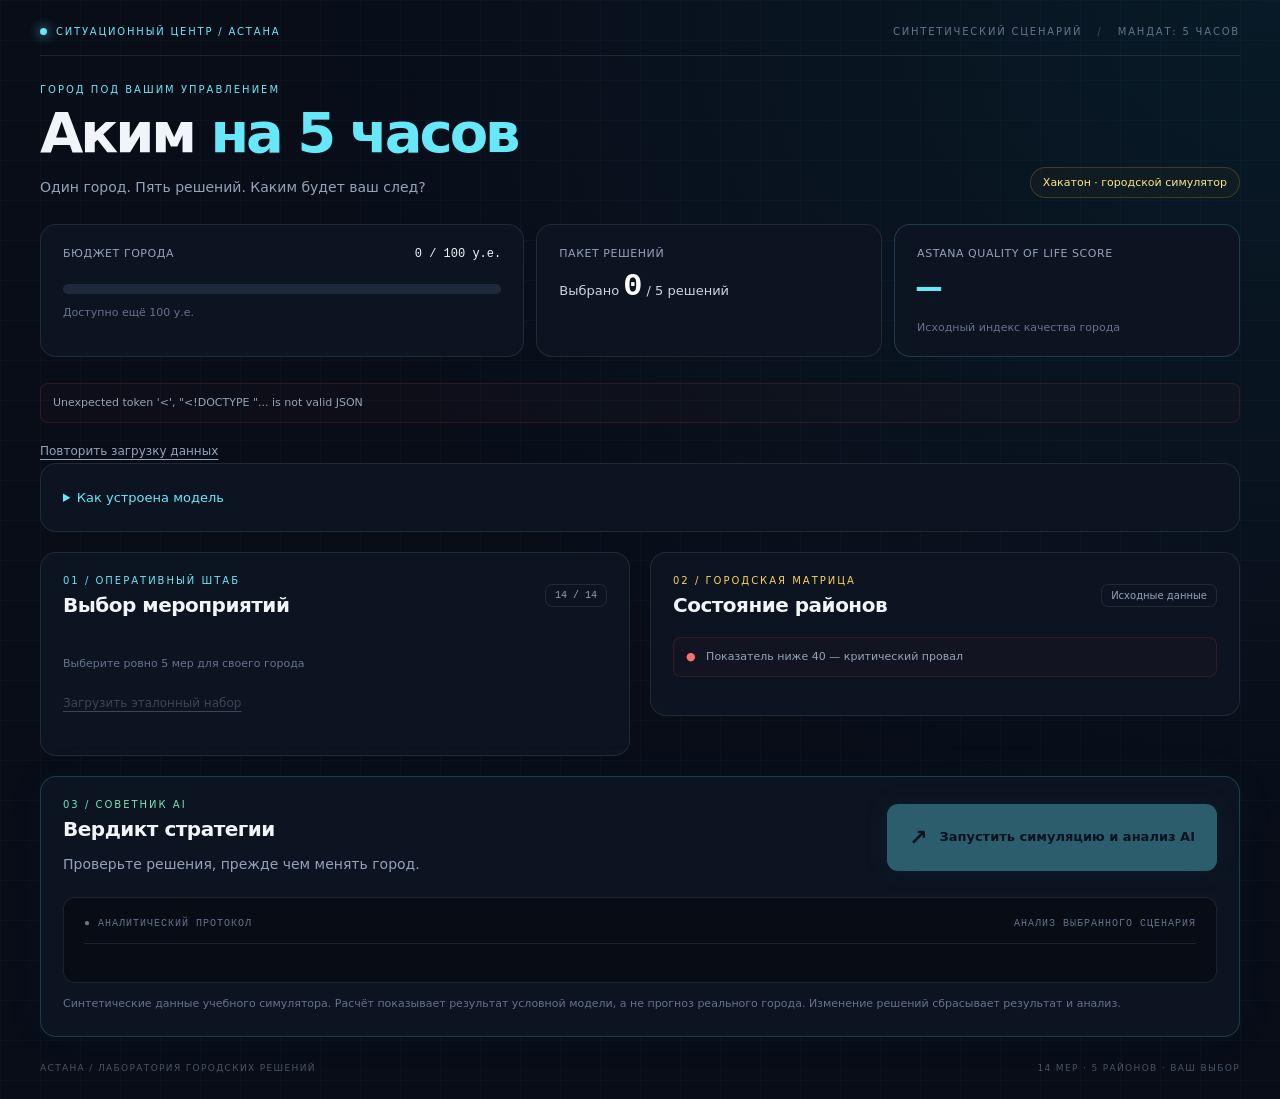
==== index.html @ 7bca28bc "Connect simulator UI to API and validate AI analysis facts" ====
<!doctype html>
<html lang="ru">
<head>
  <meta charset="UTF-8">
  <meta name="viewport" content="width=device-width, initial-scale=1">
  <meta name="theme-color" content="#080d18">
  <title>Аким на 5 часов — ситуационный центр</title>
  <link rel="stylesheet" href="styles.css">
  <script src="app.js" defer></script>
</head>
<body>
  <main class="dashboard">
    <header>
      <div class="topline"><span class="online">Ситуационный центр / Астана</span><span>Синтетический сценарий <b>/</b> Мандат: 5 часов</span></div>
      <div class="hero"><div><p class="eyebrow">Город под вашим управлением</p><h1>Аким <span>на 5 часов</span></h1><p class="subtitle">Один город. Пять решений. Каким будет ваш след?</p></div><span class="badge hackathon">Хакатон · городской симулятор</span></div>
      <div class="stats">
        <section class="panel stat" id="budget-panel" aria-labelledby="budget-title">
          <div class="stat-heading"><h2 id="budget-title">Бюджет города</h2><span id="budget-value" class="mono">0 / 100 у.е.</span></div>
          <div id="budget-bar" class="budget-track" role="progressbar" aria-label="Использование бюджета" aria-valuemin="0" aria-valuemax="100" aria-valuenow="0"><div id="budget-fill"></div></div>
          <p id="budget-note" class="stat-note" aria-live="polite">Доступно ещё 100 у.е.</p>
        </section>
        <section class="panel stat" aria-labelledby="decisions-title"><h2 id="decisions-title">Пакет решений</h2><p class="decision-value" aria-live="polite">Выбрано <strong id="decision-count">0</strong> / 5 решений</p><div id="decision-slots" class="decision-slots" aria-hidden="true"></div></section>
        <section class="panel stat score-panel" aria-labelledby="score-title"><h2 id="score-title">Astana Quality of Life Score</h2><div class="score-line" aria-live="polite"><strong id="score">—</strong><span id="score-delta" hidden></span></div><p id="score-note" class="stat-note">Исходный индекс качества города</p></section>
      </div>
    </header>
    <p id="error" class="alert-legend" role="alert" hidden></p>
    <button id="retry-data" class="text-button" type="button" hidden>Повторить загрузку данных</button>
    <details class="panel section-panel rules"><summary>Как устроена модель</summary>
      <p>У всех одинаковый бюджет: 100 у.е. Выберите ровно 5 мер, не более двух из одного направления. Не обязательно выбирать по одной мере из каждого направления.</p>
      <p>T1/T2 — транспорт; E1/E2 — экология и озеленение; S1/S2 — социальная инфраструктура; B1/B2 — безопасность; C1/C2 — городские сервисы. Это условные индексы от 0 до 100: больше — лучше. Конкретные физические единицы исходным датасетом не заданы.</p>
      <p>Горизонт расчёта — 8 кварталов. Эффект меры умножается на (8 − задержка) / 8. Синергии применяются полностью. Значения ограничены диапазоном 0–100. Каждый показатель строго ниже 40 уменьшает Score на 1.</p>
      <p>M1 и M3 несовместимы. M4 + M7 и M5 + M13 нельзя выбирать для одного района. Синергии: M1 + M2 → T1 +2; M10 + M12 → B1 +2; M5 + M6 → E2 +2 в районе первой меры.</p>
      <p id="score-explanation"></p><p id="synergies"></p>
    </details>
    <div class="workspace">
      <section class="panel section-panel" aria-labelledby="measures-title">
        <div class="section-heading"><div><p class="eyebrow">01 / Оперативный штаб</p><h2 id="measures-title">Выбор мероприятий</h2></div><span id="measure-count" class="badge mono">14 / 14</span></div>
        <div id="filters" class="filters" role="group" aria-label="Фильтр по категории"></div>
        <div class="selection-help"><p id="selection-note" aria-live="polite">Выберите ровно 5 мер для своего города</p><button id="reset" type="button" class="text-button" hidden>Сбросить</button></div>
        <button id="reference" class="text-button" type="button" disabled>Загрузить эталонный набор</button><div id="measures" class="measure-list"></div>
      </section>
      <section class="panel section-panel" aria-labelledby="districts-title">
        <div class="section-heading"><div><p class="eyebrow amber">02 / Городская матрица</p><h2 id="districts-title">Состояние районов</h2></div><span id="district-state" class="badge">Исходные данные</span></div>
        <p class="alert-legend"><span aria-hidden="true">●</span> Показатель ниже 40 — критический провал</p>
        <div id="districts" class="district-grid"></div>
      </section>
    </div>
    <section class="panel advisor section-panel" aria-labelledby="advisor-title">
      <div class="advisor-heading"><div><p class="eyebrow green">03 / Советник AI</p><h2 id="advisor-title">Вердикт стратегии</h2><p class="subtitle">Проверьте решения, прежде чем менять город.</p></div><button id="simulate" class="primary-button" type="button" disabled><span aria-hidden="true">↗</span> Запустить симуляцию и анализ AI</button></div>
      <div class="terminal"><div class="terminal-heading"><span id="protocol-status">● Аналитический протокол</span><span>Анализ выбранного сценария</span></div><div id="verdict" aria-live="polite" aria-atomic="true"></div></div>
      <button id="retry-analysis" class="text-button" type="button" hidden>Повторить AI-анализ</button>
      <p class="fine-print">Синтетические данные учебного симулятора. Расчёт показывает результат условной модели, а не прогноз реального города. Изменение решений сбрасывает результат и анализ.</p>
    </section>
    <footer><span>Астана / Лаборатория городских решений</span><span>14 мер · 5 районов · Ваш выбор</span></footer>
    <noscript><p class="alert-legend">Включите JavaScript в браузере для отображения районов, выбора мер и симуляции.</p></noscript>
  </main>
</body>
</html>
---- styles.css ----
@charset "UTF-8";
.rules { margin-bottom:20px; line-height:1.8; font-size:13px; }
.rules summary { cursor:pointer; color:#67e8f9; }
.rules p { margin-top:12px; }
.district .indicators { margin-top:16px; }
.metric-heading { flex-wrap:wrap; }
.loss { color:#f87171; font-size:10px; }
#verdict { line-height:1.8; overflow-wrap:anywhere; }
#verdict h3 { margin:20px 0 8px; color:#67e8f9; }
#verdict p { margin:8px 0; white-space:pre-wrap; }
#reference { margin-bottom:12px; }
:root { color-scheme: dark; --bg:#080d18; --panel:#0d1422; --cyan:#67e8f9; --muted:#94a3b8; --red:#f87171; --border:rgba(255,255,255,.09); }
* { box-sizing:border-box; }
body { margin:0; background:radial-gradient(ellipse at top right,rgba(6,182,212,.08),transparent 55%),linear-gradient(rgba(103,232,249,.025) 1px,transparent 1px),linear-gradient(90deg,rgba(103,232,249,.025) 1px,transparent 1px),var(--bg); background-size:auto,40px 40px,40px 40px,auto; color:#f1f5f9; font-family:Inter,system-ui,-apple-system,BlinkMacSystemFont,"Segoe UI",sans-serif; }
button,select { font:inherit; }
button { cursor:pointer; }
button:disabled { cursor:not-allowed; opacity:.35; }
button,select { transition:background .2s,border-color .2s,color .2s; }
:focus-visible { outline:2px solid var(--cyan); outline-offset:4px; }
::selection { background:var(--cyan); color:var(--bg); }
[hidden] { display:none !important; }
h1,h2,h3,p { margin:0; }
.dashboard { max-width:1440px; margin:auto; padding:26px 40px; }
.topline { display:flex; justify-content:space-between; gap:16px; flex-wrap:wrap; padding-bottom:18px; margin-bottom:28px; border-bottom:1px solid var(--border); font-size:10px; letter-spacing:.18em; text-transform:uppercase; color:#64748b; }
.topline b { padding:0 10px; color:#334155; }
.online { display:flex; align-items:center; gap:9px; color:var(--cyan); }
.online::before { content:""; width:7px; height:7px; border-radius:50%; background:var(--cyan); box-shadow:0 0 12px var(--cyan); }
.hero { display:flex; align-items:flex-end; justify-content:space-between; gap:20px; flex-wrap:wrap; }
.eyebrow { margin-bottom:7px; color:var(--cyan); font-size:10px; letter-spacing:.2em; text-transform:uppercase; }
h1 { font-size:clamp(32px,4.5vw,56px); letter-spacing:-.055em; font-weight:850; line-height:1.1; }
h1 span { color:var(--cyan); }
.subtitle { margin-top:12px; font-size:14px; line-height:1.6; color:var(--muted); }
.badge { display:inline-block; border:1px solid var(--border); border-radius:7px; padding:5px 9px; color:var(--muted); font-size:10px; white-space:nowrap; }
.hackathon { border-color:#fbbf2433; background:#fbbf2408; color:#fde68a; border-radius:30px; padding:8px 12px; font-size:11px; }
.mono { font-family:ui-monospace,SFMono-Regular,Consolas,monospace; }
.panel { background:rgba(13,20,34,.96); border:1px solid var(--border); border-radius:16px; }
.stats { display:grid; grid-template-columns:1.4fr 1fr 1fr; gap:12px; margin:26px 0; }
.stat { padding:22px; }
.stat h2 { font-size:11px; font-weight:500; text-transform:uppercase; letter-spacing:.05em; color:var(--muted); }
.stat-heading { display:flex; align-items:center; justify-content:space-between; gap:8px; font-size:12px; }
.budget-track { margin-top:23px; height:10px; background:#1e293b; border-radius:20px; }
#budget-fill { height:100%; width:0; border-radius:inherit; background:var(--cyan); box-shadow:0 0 14px #67e8f940; transition:width .3s; }
.stat-note { font-size:11px; color:#64748b; margin-top:12px; }
.over-budget { border-color:#ef444480; background:#ef444409; }
.over-budget #budget-fill { background:#ff303f; box-shadow:0 0 18px #ff303f90; }
.over-budget #budget-value,.over-budget .stat-note { color:var(--red); }
.decision-value { font-size:13px; color:#cbd5e1; margin-top:8px; }
.decision-value strong { font:700 32px ui-monospace,monospace; color:#fff; }
.decision-slots { display:flex; gap:6px; margin-top:12px; }
.decision-slots span { flex:1; height:6px; background:#1e293b; border-radius:10px; }
.decision-slots .filled { background:var(--cyan); }
.score-panel { border-color:#67e8f930; }
.score-line { display:flex; align-items:baseline; gap:12px; flex-wrap:wrap; margin-top:9px; font-family:ui-monospace,monospace; }
#score { font-size:40px; line-height:1; letter-spacing:-.06em; color:var(--cyan); }
#score-delta,.green { color:#6ee7b7; }
.workspace { display:grid; grid-template-columns:1fr 1fr; gap:20px; align-items:start; }
.section-panel { padding:22px; min-width:0; }
.section-heading { display:flex; align-items:center; justify-content:space-between; gap:12px; flex-wrap:wrap; margin-bottom:20px; }
h2 { font-size:20px; font-weight:650; letter-spacing:-.025em; }
.amber { color:#fcd34d; }
.filters { display:flex; flex-wrap:wrap; gap:6px; }
.filter { padding:9px 12px; border:1px solid transparent; border-radius:8px; background:#ffffff07; color:var(--muted); font-size:12px; }
.filter:hover { background:#ffffff12; color:#fff; }
.filter.active { border-color:#67e8f950; background:#67e8f915; color:var(--cyan); }
.selection-help { display:flex; justify-content:space-between; align-items:center; gap:10px; min-height:54px; font-size:11px; color:#64748b; }
.selection-help .limit { color:#fcd34d; }
.text-button { padding:5px 0; border:0; background:none; color:var(--muted); font-size:12px; text-decoration:underline; text-underline-offset:4px; }
.text-button:hover { color:white; }
.measure-list { display:grid; gap:10px; max-height:800px; overflow:auto; padding:3px 7px 3px 3px; scrollbar-color:#334155 transparent; }
.measure { display:flex; gap:13px; padding:15px; border:1px solid #ffffff12; border-radius:12px; background:#ffffff04; }
.measure:hover { border-color:#ffffff30; }
.measure.chosen { border-color:#67e8f975; background:#67e8f90c; }
.toggle { flex-shrink:0; display:grid; place-items:center; width:36px; height:36px; margin-top:3px; border:1px solid #475569; border-radius:9px; background:transparent; color:var(--muted); font-size:21px; }
.toggle:hover:not(:disabled) { border-color:var(--cyan); color:var(--cyan); }
.chosen .toggle { background:var(--cyan); border-color:var(--cyan); color:var(--bg); }
.chosen .toggle:hover { color:var(--bg); }
.measure-content { flex:1; min-width:0; }
.measure-meta { display:flex; align-items:center; flex-wrap:wrap; gap:9px; font-size:10px; margin-bottom:6px; color:#64748b; }
.measure-meta .badge { padding:2px 6px; }
.category-transport { color:var(--cyan); } .category-ecology { color:#6ee7b7; } .category-social { color:#c4b5fd; } .category-safety { color:#fcd34d; } .category-services { color:#93c5fd; }
.measure h3 { font-size:14px; line-height:1.5; font-weight:550; }
.measure-bottom { display:flex; align-items:center; justify-content:space-between; flex-wrap:wrap; gap:10px; margin-top:12px; font-size:11px; color:#64748b; }
.measure-bottom label { display:flex; align-items:center; gap:8px; }
select { min-width:100px; max-width:100%; padding:6px 8px; background:#111c2e; color:#cbd5e1; border:1px solid var(--border); border-radius:6px; font-size:12px; }
.cost { color:#fff; font:600 14px ui-monospace,monospace; }
.cost small { font-size:11px; font-weight:400; color:#64748b; }
.alert-legend { border:1px solid #ef444425; background:#ef444407; border-radius:8px; padding:10px 12px; margin-bottom:16px; font-size:11px; line-height:1.6; color:var(--muted); }
.alert-legend span { color:var(--red); margin-right:7px; }
.district-grid { display:grid; grid-template-columns:1fr 1fr; gap:12px; }
.district { min-width:0; padding:17px; border:1px solid #ffffff12; border-radius:12px; background:#ffffff04; }
.district:last-child { grid-column:1 / -1; }
.district.critical { border-color:#ef444445; background:#ef444407; }
.district-heading { display:flex; align-items:center; justify-content:space-between; gap:8px; margin-bottom:20px; }
.district h3 { display:flex; align-items:center; gap:9px; font-size:15px; font-weight:600; }
.district-dot { height:7px; width:7px; border-radius:50%; background:var(--accent); box-shadow:0 0 10px var(--accent); }
.zone { color:#475569; font:10px ui-monospace,monospace; }
.critical .zone { color:var(--red); }
.indicators { display:grid; gap:16px; }
.metric-heading { display:flex; justify-content:space-between; gap:6px; margin-bottom:7px; font-size:11px; color:var(--muted); }
.metric-value { color:#cbd5e1; font-family:ui-monospace,monospace; white-space:nowrap; }
.metric-value small { color:#475569; }
.gain { color:#6ee7b7; font-size:10px; margin-right:5px; }
.metric-track { height:6px; border-radius:10px; background:#1e293b; overflow:hidden; }
.metric-fill { height:100%; width:var(--value); background:var(--cyan); border-radius:inherit; }
.metric.critical .metric-value { color:var(--red); }
.metric.critical .metric-fill { background:#ef4444; box-shadow:0 0 12px #ef4444; }
.critical-badge { display:inline-block; color:#fca5a5; border:1px solid #ef444440; background:#ef444415; border-radius:4px; font-size:10px; padding:3px 6px; margin-top:7px; }
.advisor { margin-top:20px; border-color:#67e8f930; box-shadow:0 0 50px #0891b20a; }
.advisor-heading { display:flex; align-items:center; justify-content:space-between; gap:20px; }
.primary-button { display:flex; align-items:center; justify-content:center; gap:12px; padding:17px 22px; border:0; border-radius:11px; background:var(--cyan); color:#07131e; font-size:13px; font-weight:750; line-height:1.5; box-shadow:0 0 24px #67e8f920; }
.primary-button:hover:not(:disabled) { background:#a5f3fc; }
.primary-button span { font-size:22px; }
.terminal { margin-top:22px; padding:20px; border:1px solid var(--border); border-radius:12px; background:#070c15; }
.terminal-heading { display:flex; flex-wrap:wrap; justify-content:space-between; gap:10px; padding-bottom:14px; margin-bottom:18px; border-bottom:1px solid var(--border); color:#64748b; font:10px ui-monospace,monospace; text-transform:uppercase; letter-spacing:.1em; }
.terminal-heading .complete { color:#6ee7b7; }
.empty-state { text-align:center; padding:22px 0; color:var(--muted); font:13px ui-monospace,monospace; }
.empty-state p:last-child { margin-top:12px; font:12px system-ui,sans-serif; color:#64748b; }
.cursor { color:var(--cyan); animation:blink 1.5s infinite; }
.verdict-grid { display:grid; grid-template-columns:repeat(3,1fr); gap:26px; font-size:13px; line-height:1.8; color:var(--muted); }
.verdict-grid h3 { font-size:14px; color:var(--cyan); margin-bottom:8px; }
.verdict-grid .wins h3 { color:#6ee7b7; } .verdict-grid .risks h3 { color:#fca5a5; }
.verdict-grid ul { padding-left:17px; margin:8px 0 0; }
.verdict-grid strong { color:#e2e8f0; font-weight:500; }
.fine-print { margin-top:12px; color:#64748b; font-size:11px; line-height:1.7; }
footer { display:flex; flex-wrap:wrap; justify-content:space-between; gap:12px; padding-top:26px; color:#475569; font-size:9px; text-transform:uppercase; letter-spacing:.15em; }
@keyframes blink { 50% { opacity:0; } }
@media (min-width:1200px) { .district:last-child .indicators { grid-template-columns:1fr 1fr; } }
@media (max-width:1199px) and (min-width:901px) { .district-grid { grid-template-columns:1fr; } }
@media (max-width:900px) { .dashboard { padding:22px; } .workspace { grid-template-columns:1fr; } .measure-list { max-height:650px; } .advisor-heading { align-items:stretch; flex-direction:column; } .stats { grid-template-columns:1fr 1fr; } .stats .stat:first-child { grid-column:1 / -1; } }
@media (max-width:540px) { .dashboard { padding:16px; } .section-panel { padding:16px; } .stat { padding:16px; } .stat-heading { flex-wrap:wrap; } .district-grid,.verdict-grid { grid-template-columns:1fr; } .stats { gap:8px; } .decision-value { font-size:11px; } .score-line { gap:6px; } #score { font-size:34px; } #score-delta { font-size:12px; } .terminal { padding:15px; } .measure { padding:12px; gap:10px; } .hero .eyebrow { font-size:9px; } }
@media (prefers-reduced-motion:reduce) { *,*::before,*::after { animation:none !important; transition:none !important; } }
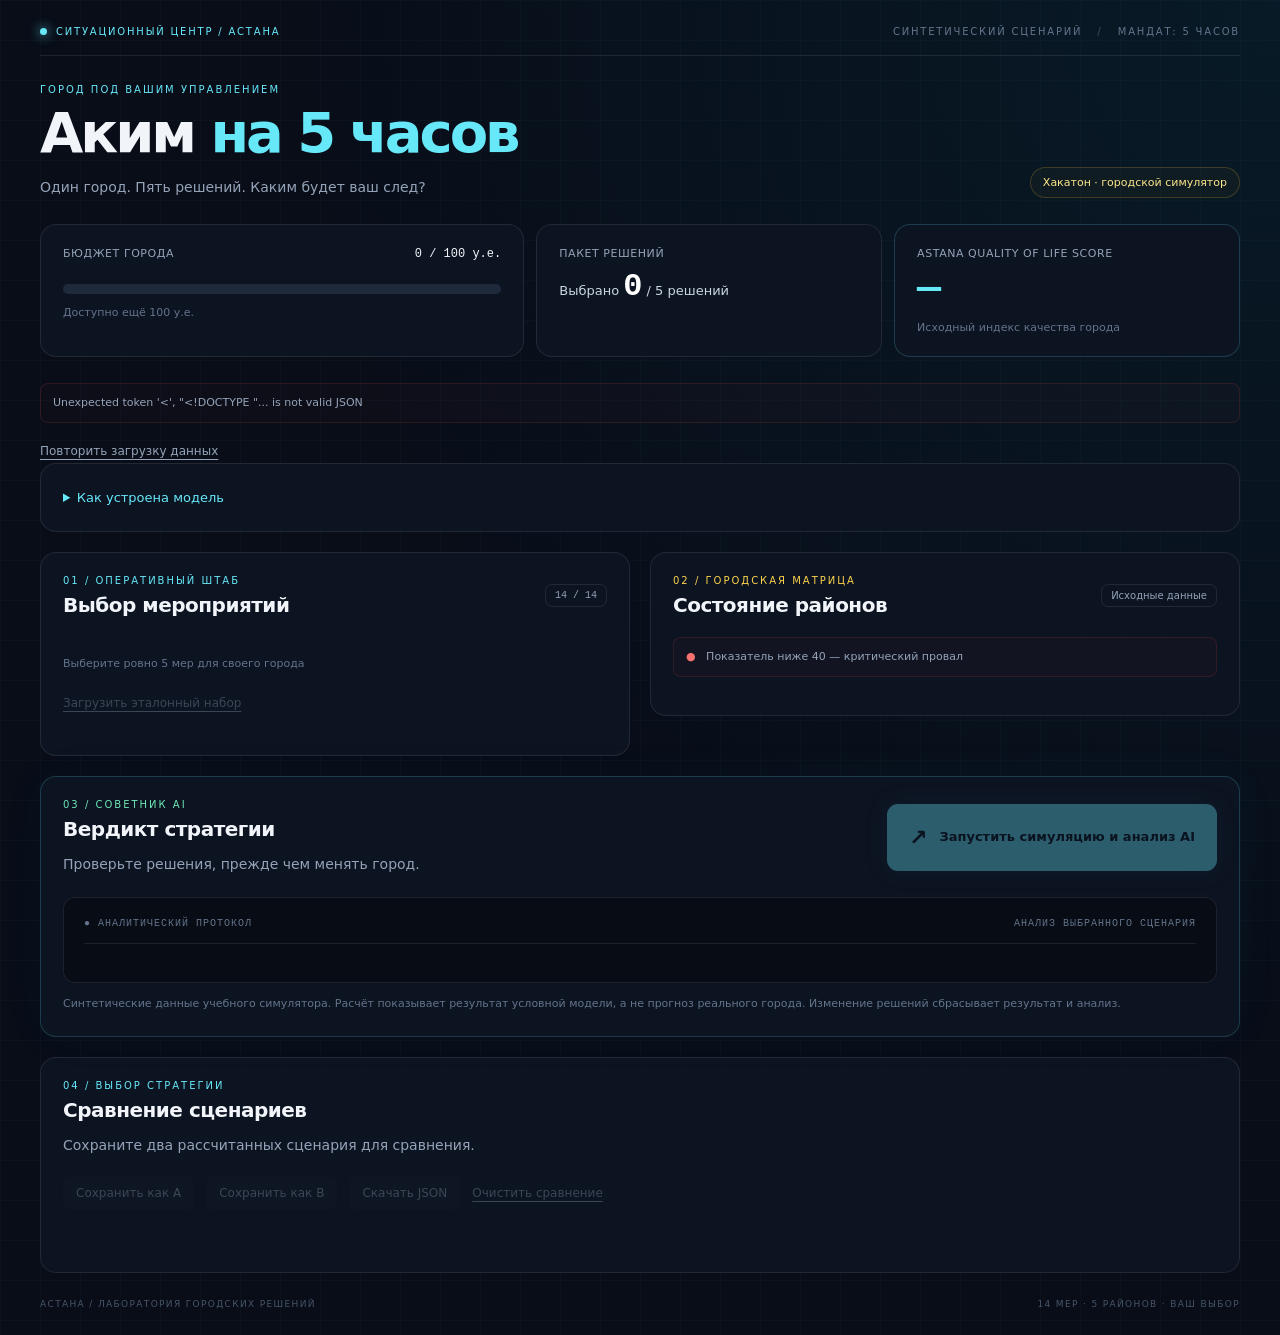
==== commit 4fb68065: "Add scenario comparison, JSON export and reproducible setup" ====
--- a/index.html
+++ b/index.html
@@ -27,7 +27,7 @@
     <button id="retry-data" class="text-button" type="button" hidden>Повторить загрузку данных</button>
     <details class="panel section-panel rules"><summary>Как устроена модель</summary>
       <p>У всех одинаковый бюджет: 100 у.е. Выберите ровно 5 мер, не более двух из одного направления. Не обязательно выбирать по одной мере из каждого направления.</p>
-      <p>T1/T2 — транспорт; E1/E2 — экология и озеленение; S1/S2 — социальная инфраструктура; B1/B2 — безопасность; C1/C2 — городские сервисы. Это условные индексы от 0 до 100: больше — лучше. Конкретные физические единицы исходным датасетом не заданы.</p>
+      <p>T1/T2 — транспорт; E1/E2 — экология и озеленение; S1/S2 — социальная инфраструктура; B1/B2 — безопасность; C1/C2 — городские сервисы. Это условные индексы от 0 до 100: больше — лучше. Названия и пояснения шкал взяты из датасета. Наведите курсор на название показателя, чтобы увидеть, что означает 100. Например, S1 — школы и детсады, S2 — поликлиники и первичная медпомощь.</p>
       <p>Горизонт расчёта — 8 кварталов. Эффект меры умножается на (8 − задержка) / 8. Синергии применяются полностью. Значения ограничены диапазоном 0–100. Каждый показатель строго ниже 40 уменьшает Score на 1.</p>
       <p>M1 и M3 несовместимы. M4 + M7 и M5 + M13 нельзя выбирать для одного района. Синергии: M1 + M2 → T1 +2; M10 + M12 → B1 +2; M5 + M6 → E2 +2 в районе первой меры.</p>
       <p id="score-explanation"></p><p id="synergies"></p>
@@ -51,6 +51,18 @@
       <button id="retry-analysis" class="text-button" type="button" hidden>Повторить AI-анализ</button>
       <p class="fine-print">Синтетические данные учебного симулятора. Расчёт показывает результат условной модели, а не прогноз реального города. Изменение решений сбрасывает результат и анализ.</p>
     </section>
+    <section class="panel section-panel comparison" aria-labelledby="comparison-title">
+      <p class="eyebrow">04 / Выбор стратегии</p><h2 id="comparison-title">Сравнение сценариев</h2>
+      <p id="comparison-note" class="subtitle" aria-live="polite">Сохраните два рассчитанных сценария для сравнения.</p>
+      <div class="comparison-actions">
+        <button id="save-A" class="filter" type="button" disabled>Сохранить как A</button>
+        <button id="save-B" class="filter" type="button" disabled>Сохранить как B</button>
+        <button id="export-scenarios" class="filter" type="button" disabled>Скачать JSON</button>
+        <button id="clear-scenarios" class="text-button" type="button" disabled>Очистить сравнение</button>
+      </div>
+      <div class="table-scroll" tabindex="0" role="region" aria-label="Таблица сравнения сценариев"><table id="comparison-table"></table></div>
+      <div id="comparison-measures" class="comparison-measures"></div>
+    </section>
     <footer><span>Астана / Лаборатория городских решений</span><span>14 мер · 5 районов · Ваш выбор</span></footer>
     <noscript><p class="alert-legend">Включите JavaScript в браузере для отображения районов, выбора мер и симуляции.</p></noscript>
   </main>
--- a/styles.css
+++ b/styles.css
@@ -1,4 +1,13 @@
 @charset "UTF-8";
+.comparison { margin-top:20px; }
+.comparison-actions { display:flex; flex-wrap:wrap; gap:12px; margin:20px 0; }
+.table-scroll { overflow-x:auto; }
+.comparison table { width:100%; border-collapse:collapse; font-size:13px; }
+.comparison th,.comparison td { padding:12px 8px; border-bottom:1px solid #ffffff18; text-align:left; }
+.comparison td { font-family:ui-monospace,monospace; }
+.comparison th { color:#94a3b8; font-weight:500; }
+.comparison-measures { display:grid; grid-template-columns:repeat(auto-fit,minmax(min(100%,280px),1fr)); gap:20px; margin-top:20px; line-height:1.8; font-size:13px; }
+.comparison-measures h3 { color:#67e8f9; }
 .rules { margin-bottom:20px; line-height:1.8; font-size:13px; }
 .rules summary { cursor:pointer; color:#67e8f9; }
 .rules p { margin-top:12px; }
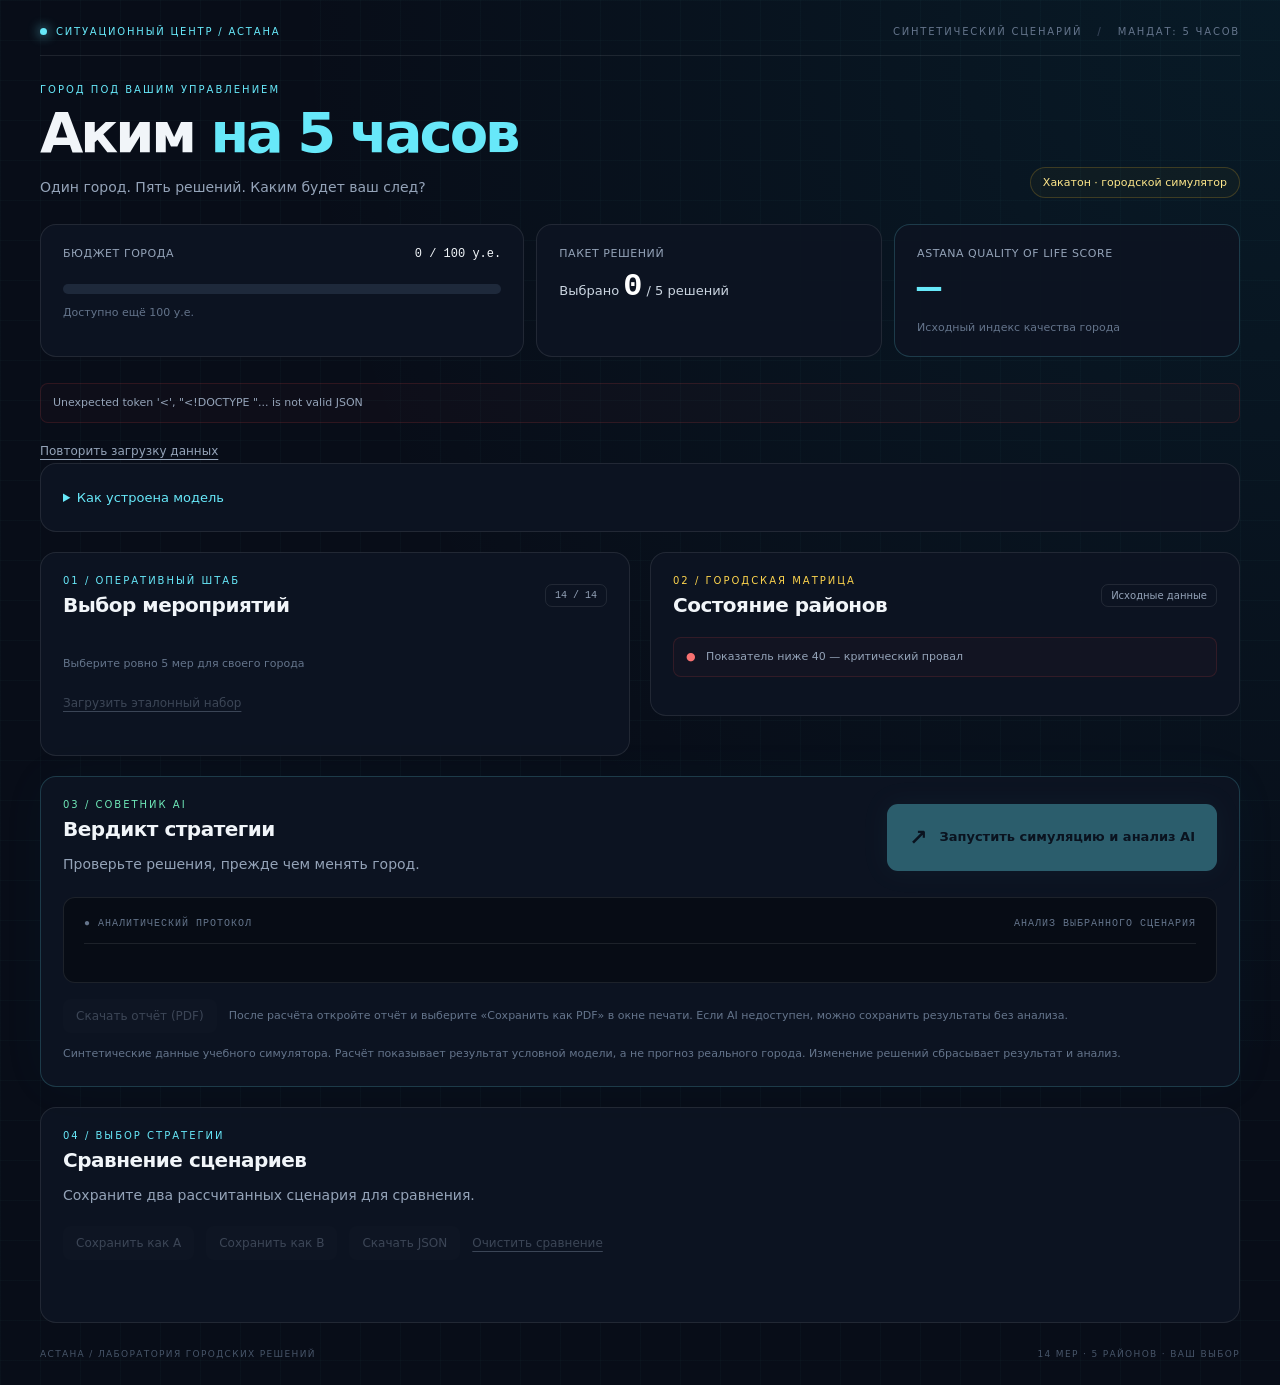
==== commit 48476d9f: "feat: export simulation report to PDF through browser printing" ====
--- a/index.html
+++ b/index.html
@@ -48,6 +48,11 @@
     <section class="panel advisor section-panel" aria-labelledby="advisor-title">
       <div class="advisor-heading"><div><p class="eyebrow green">03 / Советник AI</p><h2 id="advisor-title">Вердикт стратегии</h2><p class="subtitle">Проверьте решения, прежде чем менять город.</p></div><button id="simulate" class="primary-button" type="button" disabled><span aria-hidden="true">↗</span> Запустить симуляцию и анализ AI</button></div>
       <div class="terminal"><div class="terminal-heading"><span id="protocol-status">● Аналитический протокол</span><span>Анализ выбранного сценария</span></div><div id="verdict" aria-live="polite" aria-atomic="true"></div></div>
+      <div class="report-actions">
+        <button id="export-report" class="filter" type="button" disabled aria-describedby="report-help">Скачать отчёт (PDF)</button>
+        <p id="report-help" class="fine-print">После расчёта откройте отчёт и выберите «Сохранить как PDF» в окне печати. Если AI недоступен, можно сохранить результаты без анализа.</p>
+      </div>
+      <p id="report-status" class="fine-print" role="status"></p>
       <button id="retry-analysis" class="text-button" type="button" hidden>Повторить AI-анализ</button>
       <p class="fine-print">Синтетические данные учебного симулятора. Расчёт показывает результат условной модели, а не прогноз реального города. Изменение решений сбрасывает результат и анализ.</p>
     </section>
@@ -66,5 +71,6 @@
     <footer><span>Астана / Лаборатория городских решений</span><span>14 мер · 5 районов · Ваш выбор</span></footer>
     <noscript><p class="alert-legend">Включите JavaScript в браузере для отображения районов, выбора мер и симуляции.</p></noscript>
   </main>
+  <article id="print-report" class="print-report" aria-label="Отчёт о сценарии"></article>
 </body>
 </html>
--- a/styles.css
+++ b/styles.css
@@ -138,3 +138,30 @@
 @media (max-width:900px) { .dashboard { padding:22px; } .workspace { grid-template-columns:1fr; } .measure-list { max-height:650px; } .advisor-heading { align-items:stretch; flex-direction:column; } .stats { grid-template-columns:1fr 1fr; } .stats .stat:first-child { grid-column:1 / -1; } }
 @media (max-width:540px) { .dashboard { padding:16px; } .section-panel { padding:16px; } .stat { padding:16px; } .stat-heading { flex-wrap:wrap; } .district-grid,.verdict-grid { grid-template-columns:1fr; } .stats { gap:8px; } .decision-value { font-size:11px; } .score-line { gap:6px; } #score { font-size:34px; } #score-delta { font-size:12px; } .terminal { padding:15px; } .measure { padding:12px; gap:10px; } .hero .eyebrow { font-size:9px; } }
 @media (prefers-reduced-motion:reduce) { *,*::before,*::after { animation:none !important; transition:none !important; } }
+
+.report-actions { display:flex; flex-wrap:wrap; align-items:center; gap:12px; margin-top:16px; }
+.report-actions .fine-print { flex:1 1 260px; margin:0; }
+.print-report { display:none; }
+@page { size:A4; margin:16mm; }
+@media print {
+  :root { color-scheme:light; }
+  body { background:#fff; color:#111; font:10pt/1.5 Arial,sans-serif; }
+  .dashboard { display:none !important; }
+  .print-report { display:block; width:100%; overflow-wrap:anywhere; }
+  .print-report header { padding-bottom:5mm; border-bottom:2px solid #222; }
+  .print-report h1 { font:700 26pt/1.2 Arial,sans-serif; letter-spacing:normal; margin:2mm 0; }
+  .print-report h2 { font-size:15pt; margin:7mm 0 3mm; }
+  .print-report h3 { font-size:11pt; margin:4mm 0 2mm; }
+  .print-report h2,.print-report h3 { break-after:avoid; }
+  .print-report p { margin:2mm 0; orphans:3; widows:3; }
+  .print-report table { width:100%; border-collapse:collapse; table-layout:fixed; margin:3mm 0; font-size:9pt; }
+  .print-report th,.print-report td { border:1px solid #bbb; padding:2mm; text-align:left; vertical-align:top; }
+  .print-report th:first-child { width:46%; }
+  .print-report thead { display:table-header-group; }
+  .print-report thead th { background:#eee; }
+  .print-report tr { break-inside:avoid; }
+  .report-district { break-inside:avoid; }
+  .report-analysis p { white-space:pre-wrap; }
+  .print-report .report-note,.report-kicker { font-size:9pt; color:#444; }
+  .print-report footer { display:block; border-top:1px solid #aaa; margin-top:6mm; padding-top:3mm; color:#444; font-size:9pt; letter-spacing:normal; text-transform:none; }
+}
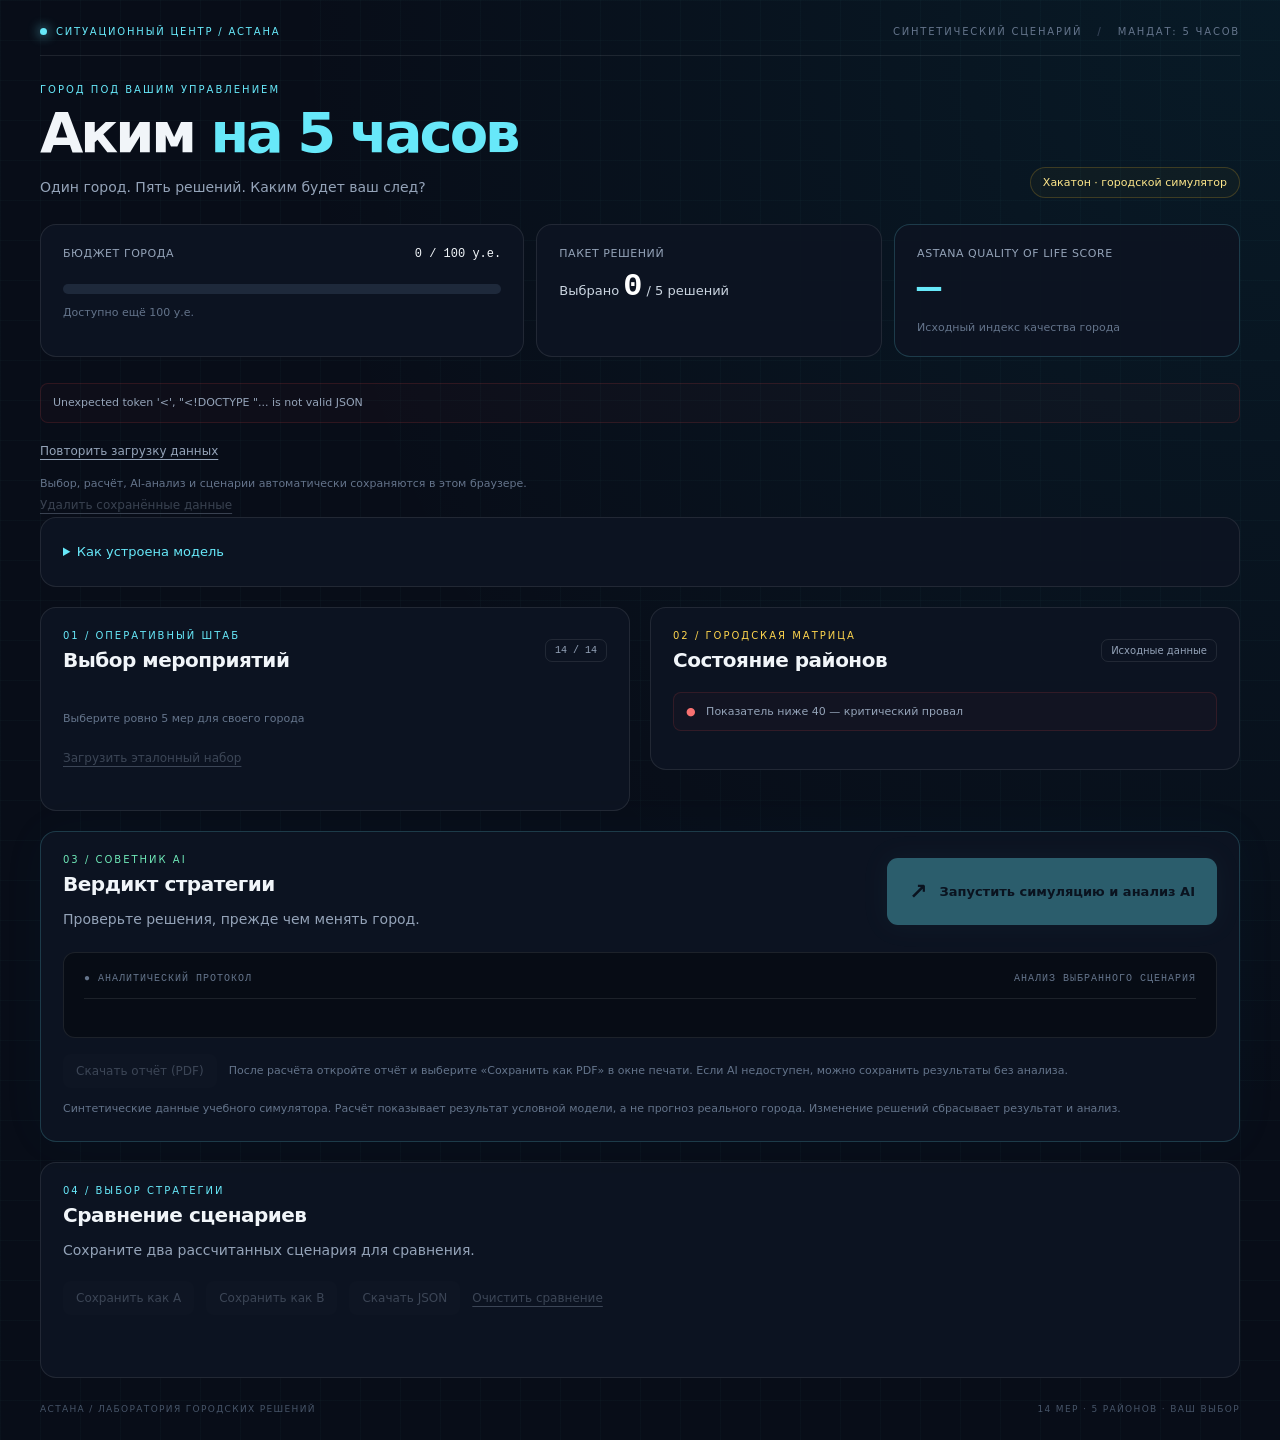
==== commit fbfa3b50: "Persist simulation results, AI analysis and scenario comparisons" ====
--- a/index.html
+++ b/index.html
@@ -25,6 +25,8 @@
     </header>
     <p id="error" class="alert-legend" role="alert" hidden></p>
     <button id="retry-data" class="text-button" type="button" hidden>Повторить загрузку данных</button>
+    <p id="storage-status" class="fine-print" role="status">Выбор, расчёт, AI-анализ и сценарии автоматически сохраняются в этом браузере.</p>
+    <button id="delete-saved" class="text-button" type="button" disabled>Удалить сохранённые данные</button>
     <details class="panel section-panel rules"><summary>Как устроена модель</summary>
       <p>У всех одинаковый бюджет: 100 у.е. Выберите ровно 5 мер, не более двух из одного направления. Не обязательно выбирать по одной мере из каждого направления.</p>
       <p>T1/T2 — транспорт; E1/E2 — экология и озеленение; S1/S2 — социальная инфраструктура; B1/B2 — безопасность; C1/C2 — городские сервисы. Это условные индексы от 0 до 100: больше — лучше. Названия и пояснения шкал взяты из датасета. Наведите курсор на название показателя, чтобы увидеть, что означает 100. Например, S1 — школы и детсады, S2 — поликлиники и первичная медпомощь.</p>
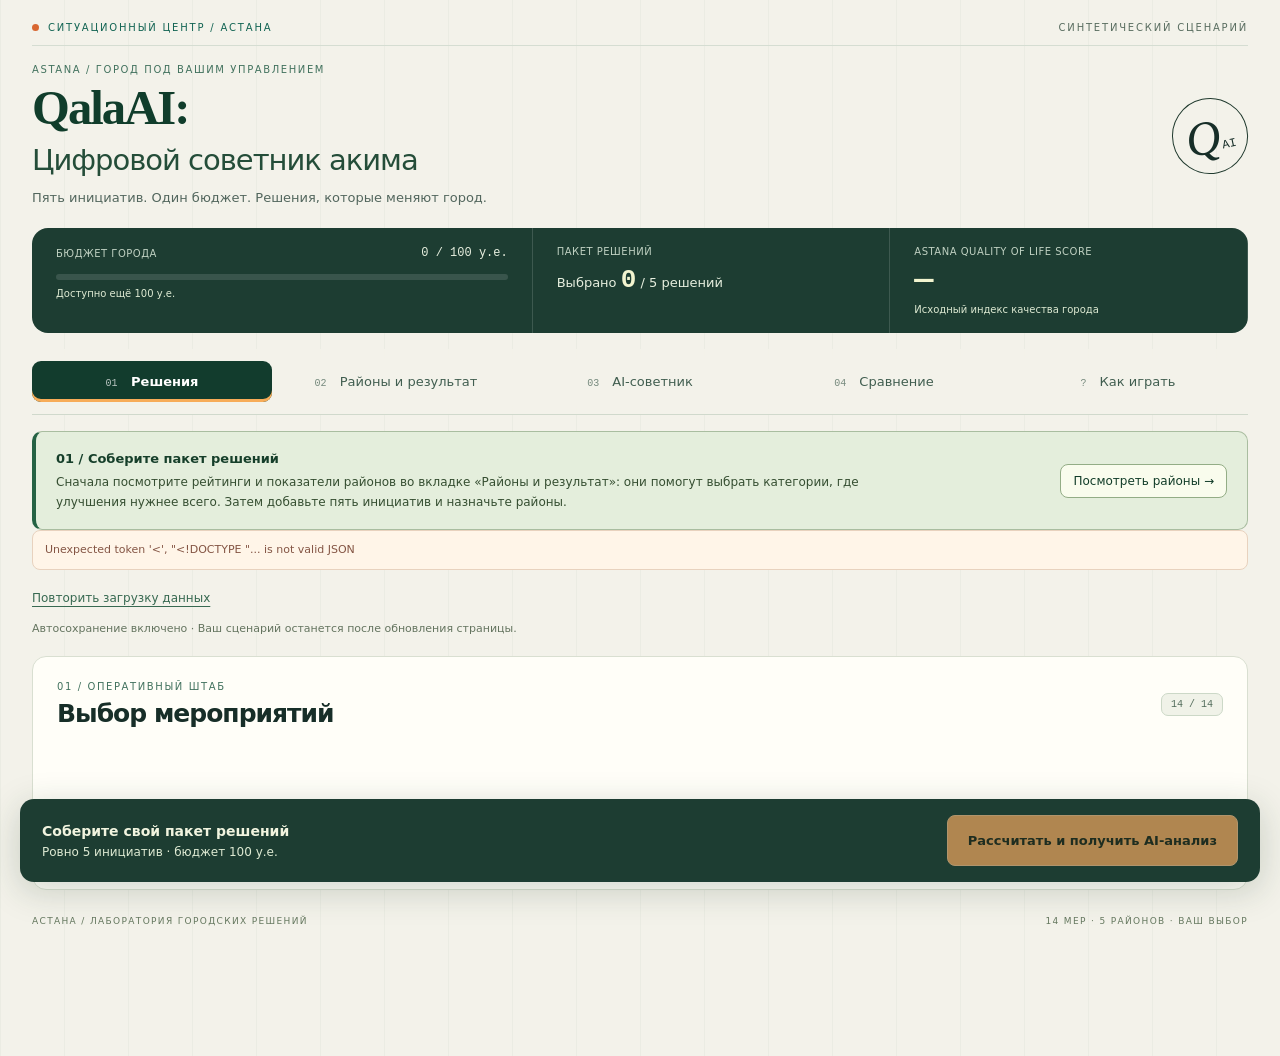
==== commit 8d0eda06: "Rebrand as QalaAI and improve navigation, guidance and contrast" ====
--- a/index.html
+++ b/index.html
@@ -4,15 +4,15 @@
   <meta charset="UTF-8">
   <meta name="viewport" content="width=device-width, initial-scale=1">
   <meta name="theme-color" content="#080d18">
-  <title>Аким на 5 часов — ситуационный центр</title>
+  <title>QalaAI: Цифровой советник акима</title>
   <link rel="stylesheet" href="styles.css">
   <script src="app.js" defer></script>
 </head>
 <body>
   <main class="dashboard">
-    <header>
-      <div class="topline"><span class="online">Ситуационный центр / Астана</span><span>Синтетический сценарий <b>/</b> Мандат: 5 часов</span></div>
-      <div class="hero"><div><p class="eyebrow">Город под вашим управлением</p><h1>Аким <span>на 5 часов</span></h1><p class="subtitle">Один город. Пять решений. Каким будет ваш след?</p></div><span class="badge hackathon">Хакатон · городской симулятор</span></div>
+    <header class="command-header">
+      <div class="topline"><span class="online">Ситуационный центр / Астана</span><span>Синтетический сценарий</span></div>
+      <div class="hero"><div><p class="eyebrow">ASTANA / ГОРОД ПОД ВАШИМ УПРАВЛЕНИЕМ</p><h1>QalaAI:<span class="brand-description"> Цифровой советник акима</span></h1><p class="subtitle">Пять инициатив. Один бюджет. Решения, которые меняют город.</p></div><span class="city-mark" aria-hidden="true">Q<span>AI</span></span></div>
       <div class="stats">
         <section class="panel stat" id="budget-panel" aria-labelledby="budget-title">
           <div class="stat-heading"><h2 id="budget-title">Бюджет города</h2><span id="budget-value" class="mono">0 / 100 у.е.</span></div>
@@ -23,32 +23,47 @@
         <section class="panel stat score-panel" aria-labelledby="score-title"><h2 id="score-title">Astana Quality of Life Score</h2><div class="score-line" aria-live="polite"><strong id="score">—</strong><span id="score-delta" hidden></span></div><p id="score-note" class="stat-note">Исходный индекс качества города</p></section>
       </div>
     </header>
+    <nav class="view-nav" aria-label="Разделы симулятора">
+      <button type="button" data-view="decisions" aria-pressed="true"><span>01</span> Решения</button>
+      <button type="button" data-view="results" aria-pressed="false"><span>02</span> Районы и результат</button>
+      <button type="button" data-view="advisor" aria-pressed="false"><span>03</span> AI-советник</button>
+      <button type="button" data-view="compare" aria-pressed="false"><span>04</span> Сравнение</button>
+      <button type="button" data-view="help" aria-pressed="false"><span>?</span> Как играть</button>
+    </nav>
+    <aside class="navigation-hint" aria-label="Подсказка по текущему шагу">
+      <div><strong id="hint-title">01 / Соберите пакет решений</strong><p id="hint-text">Сначала посмотрите рейтинги и показатели районов во вкладке «Районы и результат»: они помогут выбрать категории, где улучшения нужнее всего. Затем добавьте пять инициатив и назначьте районы.</p></div>
+      <button id="hint-next" class="filter" type="button">Посмотреть районы →</button>
+    </aside>
     <p id="error" class="alert-legend" role="alert" hidden></p>
     <button id="retry-data" class="text-button" type="button" hidden>Повторить загрузку данных</button>
-    <p id="storage-status" class="fine-print" role="status">Выбор, расчёт, AI-анализ и сценарии автоматически сохраняются в этом браузере.</p>
+    <p id="storage-status" class="fine-print" role="status">Автосохранение включено · Ваш сценарий останется после обновления страницы.</p>
+    <section data-panel="help" hidden class="help-panel">
     <button id="delete-saved" class="text-button" type="button" disabled>Удалить сохранённые данные</button>
-    <details class="panel section-panel rules"><summary>Как устроена модель</summary>
+    <details class="panel section-panel rules" open><summary>Пять шагов к своему городу</summary>
       <p>У всех одинаковый бюджет: 100 у.е. Выберите ровно 5 мер, не более двух из одного направления. Не обязательно выбирать по одной мере из каждого направления.</p>
       <p>T1/T2 — транспорт; E1/E2 — экология и озеленение; S1/S2 — социальная инфраструктура; B1/B2 — безопасность; C1/C2 — городские сервисы. Это условные индексы от 0 до 100: больше — лучше. Названия и пояснения шкал взяты из датасета. Наведите курсор на название показателя, чтобы увидеть, что означает 100. Например, S1 — школы и детсады, S2 — поликлиники и первичная медпомощь.</p>
       <p>Горизонт расчёта — 8 кварталов. Эффект меры умножается на (8 − задержка) / 8. Синергии применяются полностью. Значения ограничены диапазоном 0–100. Каждый показатель строго ниже 40 уменьшает Score на 1.</p>
       <p>M1 и M3 несовместимы. M4 + M7 и M5 + M13 нельзя выбирать для одного района. Синергии: M1 + M2 → T1 +2; M10 + M12 → B1 +2; M5 + M6 → E2 +2 в районе первой меры.</p>
       <p id="score-explanation"></p><p id="synergies"></p>
     </details>
+    </section>
     <div class="workspace">
-      <section class="panel section-panel" aria-labelledby="measures-title">
+      <section data-panel="decisions" class="panel section-panel" aria-labelledby="measures-title">
         <div class="section-heading"><div><p class="eyebrow">01 / Оперативный штаб</p><h2 id="measures-title">Выбор мероприятий</h2></div><span id="measure-count" class="badge mono">14 / 14</span></div>
         <div id="filters" class="filters" role="group" aria-label="Фильтр по категории"></div>
+        <div id="selected-preview" class="selected-preview" aria-label="Ваши выбранные инициативы"></div>
         <div class="selection-help"><p id="selection-note" aria-live="polite">Выберите ровно 5 мер для своего города</p><button id="reset" type="button" class="text-button" hidden>Сбросить</button></div>
         <button id="reference" class="text-button" type="button" disabled>Загрузить эталонный набор</button><div id="measures" class="measure-list"></div>
       </section>
-      <section class="panel section-panel" aria-labelledby="districts-title">
+      <section data-panel="results" hidden class="panel section-panel" aria-labelledby="districts-title">
         <div class="section-heading"><div><p class="eyebrow amber">02 / Городская матрица</p><h2 id="districts-title">Состояние районов</h2></div><span id="district-state" class="badge">Исходные данные</span></div>
         <p class="alert-legend"><span aria-hidden="true">●</span> Показатель ниже 40 — критический провал</p>
+        <div id="district-picker" class="filters" role="group" aria-label="Выберите район"></div>
         <div id="districts" class="district-grid"></div>
       </section>
     </div>
-    <section class="panel advisor section-panel" aria-labelledby="advisor-title">
-      <div class="advisor-heading"><div><p class="eyebrow green">03 / Советник AI</p><h2 id="advisor-title">Вердикт стратегии</h2><p class="subtitle">Проверьте решения, прежде чем менять город.</p></div><button id="simulate" class="primary-button" type="button" disabled><span aria-hidden="true">↗</span> Запустить симуляцию и анализ AI</button></div>
+    <section data-panel="advisor" hidden class="panel advisor section-panel" aria-labelledby="advisor-title">
+      <div class="advisor-heading"><div><p class="eyebrow green">03 / Советник AI</p><h2 id="advisor-title">За цифрами — жизнь города</h2><p class="subtitle">Что получилось, где остались риски и каким может быть следующий шаг.</p></div></div>
       <div class="terminal"><div class="terminal-heading"><span id="protocol-status">● Аналитический протокол</span><span>Анализ выбранного сценария</span></div><div id="verdict" aria-live="polite" aria-atomic="true"></div></div>
       <div class="report-actions">
         <button id="export-report" class="filter" type="button" disabled aria-describedby="report-help">Скачать отчёт (PDF)</button>
@@ -58,7 +73,7 @@
       <button id="retry-analysis" class="text-button" type="button" hidden>Повторить AI-анализ</button>
       <p class="fine-print">Синтетические данные учебного симулятора. Расчёт показывает результат условной модели, а не прогноз реального города. Изменение решений сбрасывает результат и анализ.</p>
     </section>
-    <section class="panel section-panel comparison" aria-labelledby="comparison-title">
+    <section data-panel="compare" hidden class="panel section-panel comparison" aria-labelledby="comparison-title">
       <p class="eyebrow">04 / Выбор стратегии</p><h2 id="comparison-title">Сравнение сценариев</h2>
       <p id="comparison-note" class="subtitle" aria-live="polite">Сохраните два рассчитанных сценария для сравнения.</p>
       <div class="comparison-actions">
@@ -70,6 +85,7 @@
       <div class="table-scroll" tabindex="0" role="region" aria-label="Таблица сравнения сценариев"><table id="comparison-table"></table></div>
       <div id="comparison-measures" class="comparison-measures"></div>
     </section>
+    <div class="action-dock"><div><strong id="dock-summary">Соберите свой пакет решений</strong><p id="dock-note">Ровно 5 инициатив · бюджет 100 у.е.</p></div><button id="simulate" class="primary-button" type="button" disabled>Рассчитать и получить AI-анализ</button></div>
     <footer><span>Астана / Лаборатория городских решений</span><span>14 мер · 5 районов · Ваш выбор</span></footer>
     <noscript><p class="alert-legend">Включите JavaScript в браузере для отображения районов, выбора мер и симуляции.</p></noscript>
   </main>
--- a/styles.css
+++ b/styles.css
@@ -165,3 +165,141 @@
   .print-report .report-note,.report-kicker { font-size:9pt; color:#444; }
   .print-report footer { display:block; border-top:1px solid #aaa; margin-top:6mm; padding-top:3mm; color:#444; font-size:9pt; letter-spacing:normal; text-transform:none; }
 }
+
+/* City Lab: тёплый бумажный фон, чернильный текст и сигнальный оранжевый. */
+@media screen {
+  :root { color-scheme:light; --bg:#f3f2ea; --panel:#fffef8; --cyan:#126453; --muted:#52665d; --red:#a53421; --border:#d5ddd2; }
+  body { background:linear-gradient(90deg,#dce2d655 1px,transparent 1px),#f3f2ea; background-size:64px 64px; color:#172e28; }
+  .dashboard { max-width:1320px; padding:22px 32px 130px; }
+  .topline { margin-bottom:18px; padding-bottom:12px; color:#596d60; font-size:10px; }
+  .topline b { color:#8e9b8c; }
+  .online { color:#126453; }
+  .online::before { background:#d86731; box-shadow:none; }
+  .hero { align-items:center; }
+  h1 { font-family:Georgia,"Times New Roman",serif; font-size:clamp(30px,3.8vw,49px); font-weight:400; letter-spacing:-.055em; }
+  h1 span { color:#176b55; font-style:italic; }
+  .hero .subtitle { margin-top:8px; font-size:13px; }
+  .city-mark { width:76px; height:76px; display:flex; align-items:center; justify-content:center; border:1px solid #203a2e; border-radius:50%; font:italic 48px Georgia,serif; transform:rotate(-12deg); }
+  .city-mark span { font:12px monospace; align-self:flex-end; margin-bottom:18px; }
+  .eyebrow { color:#42725e; font-size:10px; letter-spacing:.16em; }
+  .stats { margin:20px 0 16px; gap:0; background:#1d3d32; border-radius:16px; overflow:hidden; }
+  .stats .panel { background:transparent; border:0; border-radius:0; border-right:1px solid #ffffff25; padding:18px 24px; }
+  .stat h2,.stats .stat-note { color:#c0d1c2; }
+  .stat-heading,#budget-value,.decision-value { color:#e7efdf; }
+  .stat h2 { font-size:10px; }
+  .decision-value strong { color:#f2f4cf; font-size:26px; }
+  #score { color:#f2f4cf; font-size:32px; }
+  #score-delta { color:#bef1bc; }
+  .score-line { margin-top:7px; }
+  .budget-track { margin-top:14px; height:6px; background:#ffffff20; }
+  #budget-fill { background:#dff18b; box-shadow:none; }
+  .decision-slots { margin-top:8px; }
+  .decision-slots span { background:#ffffff20; height:4px; }
+  .decision-slots .filled { background:#dff18b; }
+  .stats .stat-note { margin-top:8px; font-size:10px; }
+  .view-nav { display:flex; gap:4px; position:sticky; top:0; z-index:10; background:#f3f2eaf5; padding:12px 0; border-bottom:1px solid #d0d9cc; backdrop-filter:blur(12px); }
+  .view-nav button { flex:1; border:0; border-radius:9px; background:transparent; color:#415e50; padding:13px 10px; font-size:13px; white-space:nowrap; }
+  .view-nav button span { font:10px monospace; margin-right:9px; opacity:.7; }
+  .view-nav button[aria-pressed="true"] { background:#123c2d; color:#ffffff; box-shadow:inset 0 -3px #f7ac58; font-weight:700; }
+  .view-nav button:hover { box-shadow:inset 0 0 0 1px #64806c; }
+  #storage-status { margin:10px 0 18px; color:#64745f; }
+  .workspace { display:contents; }
+  .panel { background:#fffef8; border:1px solid #d9dfd1; border-radius:14px; }
+  .section-panel { padding:24px; }
+  .section-heading { margin-bottom:16px; }
+  h2 { font-size:25px; letter-spacing:-.04em; }
+  .badge { color:#526c5b; border-color:#ccd8c7; background:#f0f2e8; }
+  .filters { gap:7px; }
+  .filter { color:#3b5749; background:#eff2e8; border:1px solid #dbe2d4; font-size:12px; }
+  .filter.active { background:#e1ecd9; border-color:#547b55; color:#1d503d; }
+  .filter:hover { background:#dfead7; color:#163e2d; }
+  .selected-preview { display:flex; gap:8px; flex-wrap:wrap; padding:14px 0 0; min-height:45px; font-size:12px; color:#64745f; }
+  .selected-preview button { border:1px solid #d6c6a7; background:#fcf0dc; border-radius:6px; padding:8px 10px; color:#705128; font-size:11px; }
+  .selected-preview button span { margin-left:8px; }
+  .selection-help { min-height:40px; color:#546b59; }
+  .text-button { color:#376951; }
+  .text-button:hover { color:#163827; }
+  .measure-list { display:grid; grid-template-columns:repeat(2,minmax(0,1fr)); max-height:none; overflow:visible; padding:0; gap:12px; }
+  .measure { background:#fffef8; border:1px solid #dce2d5; border-radius:11px; padding:19px; }
+  .measure:hover { border-color:#88a288; background:#fafbf3; }
+  .measure.chosen { border-color:#3c7455; background:#eff5e8; box-shadow:inset 3px 0 #3c7455; }
+  .toggle { border-color:#a8bba3; color:#315e45; width:30px; height:30px; font-size:18px; }
+  .chosen .toggle { background:#1d6448; border-color:#1d6448; color:#fff; }
+  .measure h3 { font-size:16px; color:#183b2c; }
+  .measure-meta { color:#526e59; }
+  .fine-print { color:#43553d; }
+  .cost { color:#a64d25; }
+  .cost small,.measure-bottom { color:#69755f; }
+  select { color:#244932; background:#fbfcf4; border-color:#c7d2bf; }
+  .advisor,.comparison { margin-top:0; box-shadow:none; }
+  .terminal { background:#f4f6eb; border-color:#d7dfcc; }
+  .terminal-heading { color:#5e745e; border-color:#cfdac5; }
+  #verdict { color:#294631; font-size:15px; line-height:1.85; max-width:900px; }
+  #verdict h3 { color:#1b6247; }
+  .alert-legend { color:#845544; border-color:#e8d2be; background:#fff5e8; }
+  .district-grid { display:block; margin-top:16px; }
+  .district { background:#fffef8; border-color:#dbe3d3; padding:22px; }
+  .district.critical { background:#fffaf1; border-color:#ddbd95; }
+  .district-heading { margin-bottom:10px; }
+  .district h3 { font:30px Georgia,serif; }
+  .district .indicators,.district:last-child .indicators { grid-template-columns:repeat(2,minmax(0,1fr)); gap:23px 40px; margin-top:24px; }
+  .metric-heading { color:#465f4e; font-size:12px; }
+  .metric-value { color:#234a36; }
+  .metric-track { background:#e5eadb; }
+  .metric-fill { background:#4d8a65; }
+  .gain { color:#287446; }
+  .critical-badge { background:#fbe3cf; border-color:#e4ba97; color:#934a2b; }
+  .zone,.critical .zone { color:#94623b; }
+  .comparison th { color:#4e6755; }
+  .comparison th,.comparison td { border-color:#dce3d3; }
+  .comparison-measures h3 { color:#2d6345; }
+  .comparison-measures { color:#425b49; }
+  .action-dock { position:fixed; z-index:20; bottom:18px; left:50%; transform:translateX(-50%); width:min(1256px,calc(100% - 40px)); display:flex; justify-content:space-between; align-items:center; gap:20px; padding:16px 22px; background:#1d3d32; color:#f1f4df; border-radius:14px; box-shadow:0 8px 35px #1c392635; }
+  .action-dock strong { font-size:14px; font-weight:600; }
+  .action-dock p { margin-top:5px; color:#c3d0bd; font-size:12px; }
+  .primary-button { background:#ffae62; color:#202517; border:1px solid #ffc48c; border-radius:8px; box-shadow:none; padding:15px 20px; white-space:nowrap; font-weight:800; }
+  .primary-button:hover:not(:disabled) { background:#ffb275; }
+  button:disabled { opacity:.65; }
+  .hero h1 { font-family:Georgia,serif; font-weight:700; color:#103d2b; letter-spacing:-.04em; }
+  .brand-description { display:block; font:500 clamp(19px,2.4vw,29px)/1.35 system-ui,sans-serif; letter-spacing:-.035em; color:#244d39; margin-top:5px; }
+  .navigation-hint { display:flex; align-items:center; justify-content:space-between; gap:20px; margin-top:16px; padding:16px 20px; background:#e4eedc; border:1px solid #a9bda0; border-left:4px solid #256244; border-radius:10px; }
+  .navigation-hint strong { color:#163f2a; font-size:13px; }
+  .navigation-hint p { color:#354e31; font-size:12px; line-height:1.65; margin-top:6px; max-width:850px; }
+  .navigation-hint button { flex-shrink:0; color:#123d29; border-color:#93ad86; background:#f9fced; }
+  .filter { color:#25412e; border-color:#bacbb0; }
+  .filter.active { color:#123c29; background:#d9ebc9; border-color:#386342; box-shadow:inset 0 -2px #386342; font-weight:650; }
+  .measure-meta,.metric-heading { color:#354f3c; }
+  .measure { border-color:#c7d3bc; }
+  .stats .stat-note,.action-dock p { color:#deead3; }
+  :focus-visible { outline:3px solid #ae4d12; outline-offset:3px; }
+  footer { color:#65785f; }
+  @media(max-width:700px) {
+    .dashboard { padding:14px 14px 150px; }
+    .topline { font-size:8px; margin-bottom:12px; }
+    .topline>span:last-child { display:none; }
+    h1 { font-size:28px; max-width:330px; }
+    .city-mark { display:none; }
+    .navigation-hint { flex-direction:column; align-items:stretch; gap:10px; padding:12px; }
+    .navigation-hint button { align-self:flex-start; }
+    .hero .subtitle { font-size:12px; }
+    .stats { grid-template-columns:1fr 1fr; margin:12px 0 6px; }
+    .stats .stat { padding:12px; }
+    .stats .stat:first-child { grid-column:1 / -1; }
+    .budget-track { margin-top:8px; }
+    .stats .stat:first-child .stat-note { display:none; }
+    .stats .stat-note { font-size:9px; }
+    .hero .subtitle { margin-top:5px; }
+    .view-nav { overflow-x:auto; padding:8px 0; }
+    .view-nav button { flex:0 0 auto; font-size:12px; padding:11px 12px; }
+    .view-nav button span { display:none; }
+    .section-panel { padding:16px; }
+    h2 { font-size:22px; }
+    .measure-list { grid-template-columns:1fr; }
+    .measure { padding:16px; }
+    .district .indicators,.district:last-child .indicators { grid-template-columns:1fr; }
+    .action-dock { width:calc(100% - 20px); bottom:10px; padding:12px; flex-direction:column; align-items:stretch; gap:9px; }
+    .action-dock strong { font-size:12px; }
+    .action-dock p { font-size:10px; }
+    .primary-button { padding:12px; white-space:normal; font-size:12px; }
+  }
+}
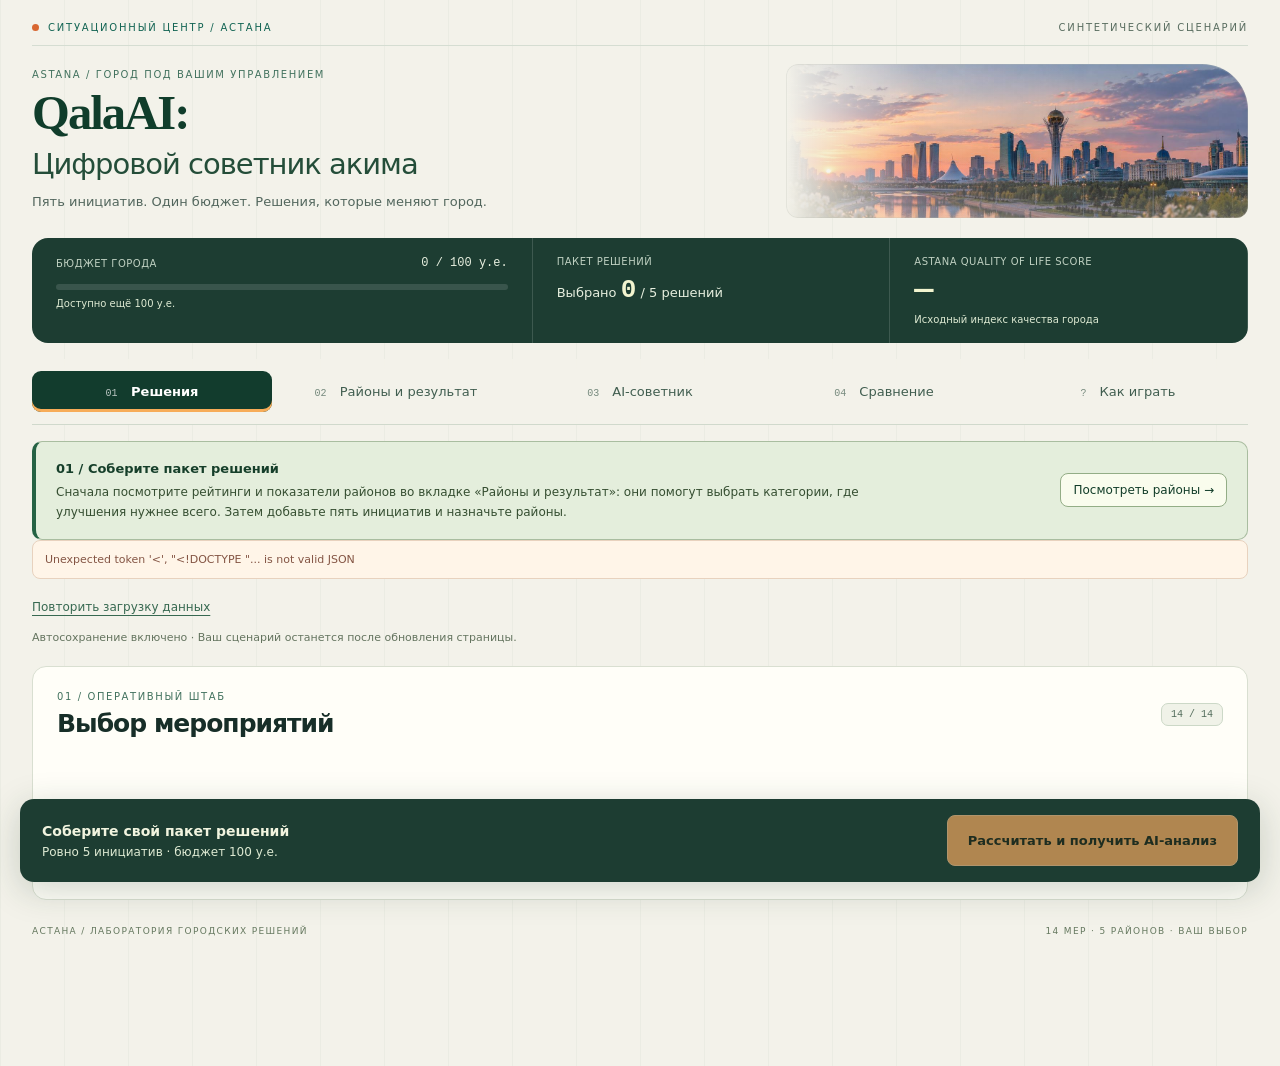
==== commit 9d9678c2: "Add Astana skyline photo to responsive QalaAI header" ====
--- a/index.html
+++ b/index.html
@@ -12,7 +12,7 @@
   <main class="dashboard">
     <header class="command-header">
       <div class="topline"><span class="online">Ситуационный центр / Астана</span><span>Синтетический сценарий</span></div>
-      <div class="hero"><div><p class="eyebrow">ASTANA / ГОРОД ПОД ВАШИМ УПРАВЛЕНИЕМ</p><h1>QalaAI:<span class="brand-description"> Цифровой советник акима</span></h1><p class="subtitle">Пять инициатив. Один бюджет. Решения, которые меняют город.</p></div><span class="city-mark" aria-hidden="true">Q<span>AI</span></span></div>
+      <div class="hero"><div><p class="eyebrow">ASTANA / ГОРОД ПОД ВАШИМ УПРАВЛЕНИЕМ</p><h1>QalaAI:<span class="brand-description"> Цифровой советник акима</span></h1><p class="subtitle">Пять инициатив. Один бюджет. Решения, которые меняют город.</p></div><div class="hero-photo" aria-hidden="true"></div></div>
       <div class="stats">
         <section class="panel stat" id="budget-panel" aria-labelledby="budget-title">
           <div class="stat-heading"><h2 id="budget-title">Бюджет города</h2><span id="budget-value" class="mono">0 / 100 у.е.</span></div>
--- a/styles.css
+++ b/styles.css
@@ -176,6 +176,10 @@
   .online { color:#126453; }
   .online::before { background:#d86731; box-shadow:none; }
   .hero { align-items:center; }
+  .hero > div:first-child { flex:1 1 460px; min-width:0; }
+  .hero-photo { flex:0 1 38%; height:154px; min-width:240px; border-radius:12px 46px 12px 12px;
+    background:linear-gradient(90deg,#f3f2ea 0%,#f3f2ea22 28%,transparent 65%),linear-gradient(0deg,#f3f2ea55,transparent 40%),url('/img/ast.jpg') center 53% / cover no-repeat;
+    box-shadow:inset 0 0 0 1px #b6bdae40; }
   h1 { font-family:Georgia,"Times New Roman",serif; font-size:clamp(30px,3.8vw,49px); font-weight:400; letter-spacing:-.055em; }
   h1 span { color:#176b55; font-style:italic; }
   .hero .subtitle { margin-top:8px; font-size:13px; }
@@ -279,6 +283,9 @@
     .topline>span:last-child { display:none; }
     h1 { font-size:28px; max-width:330px; }
     .city-mark { display:none; }
+    .hero { gap:12px; }
+    .hero > div:first-child { flex-basis:100%; }
+    .hero-photo { flex-basis:100%; min-width:0; height:72px; border-radius:8px 24px 8px 8px; background-position:center 55%; }
     .navigation-hint { flex-direction:column; align-items:stretch; gap:10px; padding:12px; }
     .navigation-hint button { align-self:flex-start; }
     .hero .subtitle { font-size:12px; }
